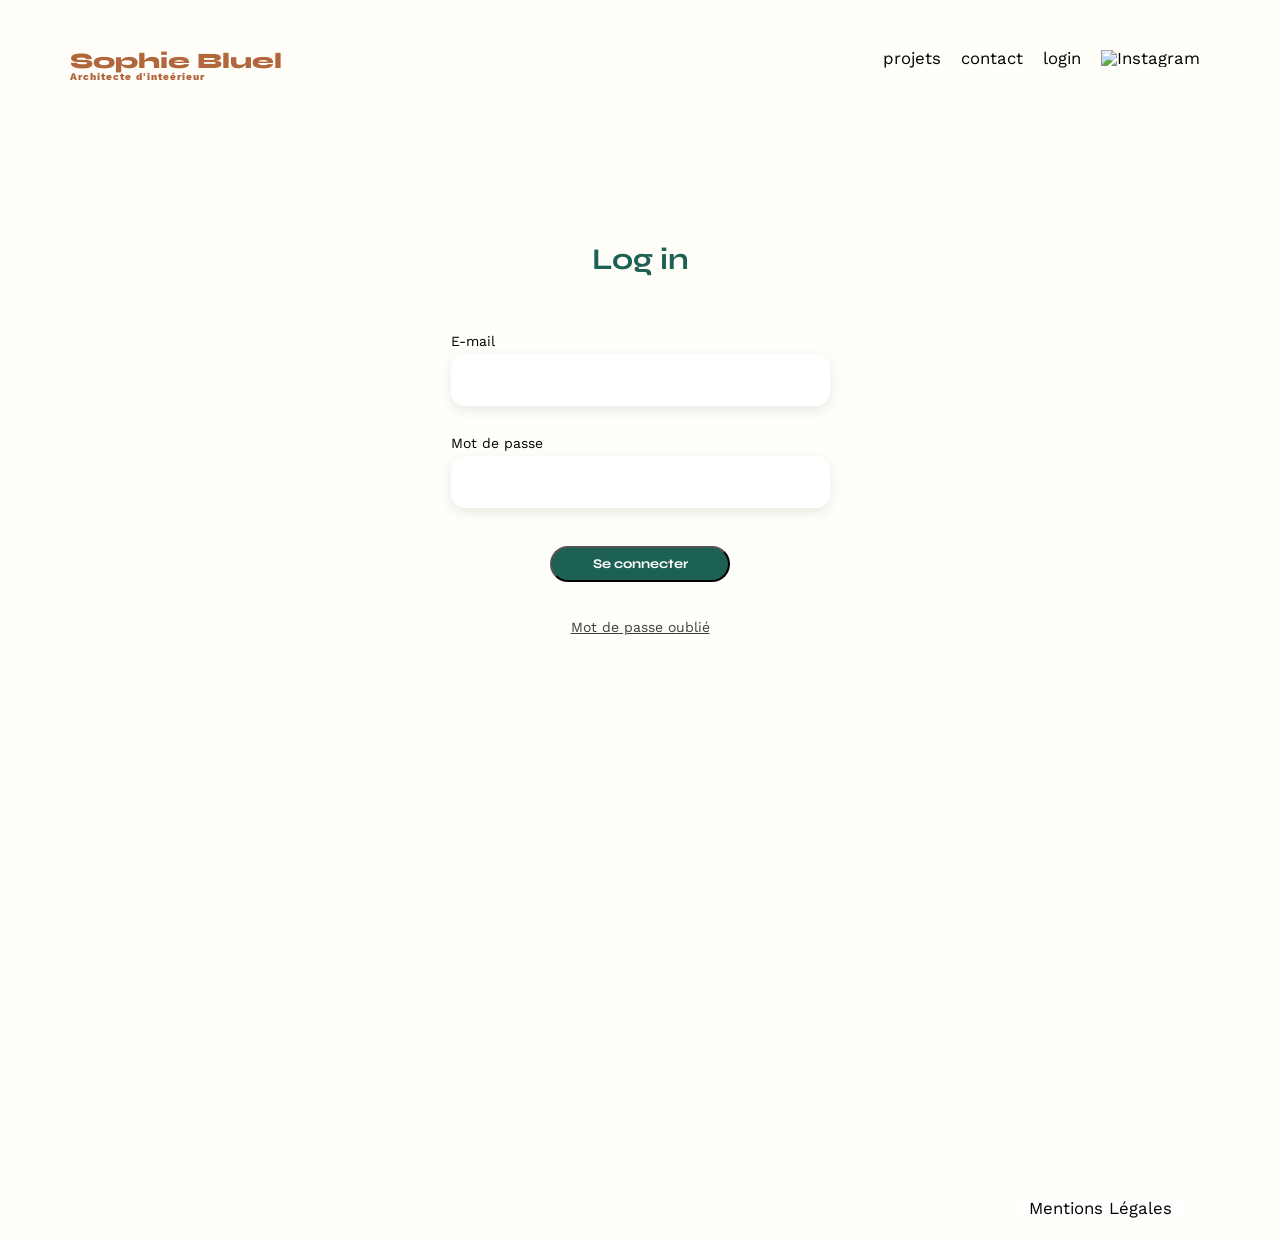
==== FrontEnd/login_page.html @ 175c9680 "Get categories and works. Add login page" ====
<!DOCTYPE html>
<html lang="fr">
<head>
	<meta charset="UTF-8">
	<title>Sophie Bluel - Architecte d'intérieur</title>
	<meta name="viewport" content="width=device-width, initial-scale=1.0">
	<link rel="preconnect" href="https://fonts.googleapis.com">
	<link rel="preconnect" href="https://fonts.gstatic.com" crossorigin>
	<link href="https://fonts.googleapis.com/css2?family=Syne:wght@700;800&family=Work+Sans&display=swap" rel="stylesheet">
	<meta name="description" content="">
	<link rel="stylesheet" href="./assets/style.css">
</head>
<body>
    <header>
        <h1>Sophie Bluel <span>Architecte d'inteérieur</span></h1>
        <nav>
            <ul>
                <li>projets</li>
                <li>contact</li>
                <li>login</li>
                <li><img src="./assets/icons/instagram.png" alt="Instagram"></li>
            </ul>
        </nav>
    </header>
<main>
<section class="loginSection">
    <div class="container">
    <h2 class="titleLogin">Log in</h2>
        <form class="displayLogin" action="#" method="post">
			<label class="labelLogin" for="email">E-mail</label>
			<input type="email" name="email" id="email">
            <label class="labelLogin" for="pass">Mot de passe</label>
			<input type="password" name="password" id="pass">
            <input type="submit" value="Se connecter" id="connect">
            <!--<button type="submit">Se connecter</button>-->
            <a class="forgotPassword" href="#">Mot de passe oublié</a>
        </form>
    </div>
</section>
</main>

<footer>
	<nav class="footerNav">
		<ul>
			<li>Mentions Légales</li>
		</ul>
	</nav>
</footer>

<script src="login.js"></script>
</body>
</html>
---- FrontEnd/assets/style.css ----
/* http://meyerweb.com/eric/tools/css/reset/
   v2.0 | 20110126
   License: none (public domain)
*/

html, body, div, span, applet, object, iframe,
h1, h2, h3, h4, h5, h6, p, blockquote, pre,
a, abbr, acronym, address, big, cite, code,
del, dfn, em, img, ins, kbd, q, s, samp,
small, strike, strong, sub, sup, tt, var,
b, u, i, center,
dl, dt, dd, ol, ul, li,
fieldset, form, label, legend,
table, caption, tbody, tfoot, thead, tr, th, td,
article, aside, canvas, details, embed,
figure, figcaption, footer, header, hgroup,
menu, nav, output, ruby, section, summary,
time, mark, audio, video {
	margin: 0;
	padding: 0;
	border: 0;
	font-size: 100%;
	font: inherit;
	vertical-align: baseline;
}
/* HTML5 display-role reset for older browsers */
article, aside, details, figcaption, figure,
footer, header, hgroup, menu, nav, section {
	display: block;
}
body {
	line-height: 1;
}
ol, ul {
	list-style: none;
}
blockquote, q {
	quotes: none;
}
blockquote:before, blockquote:after,
q:before, q:after {
	content: '';
	content: none;
}
table {
	border-collapse: collapse;
	border-spacing: 0;
}
/** end reset css**/
body {
	max-width: 1140px;
	margin:auto;
	font-family: 'Work Sans' ;
	font-size: 14px;
	background-color: #FFFEF8;
}
header {
	display: flex;
	justify-content: space-between;
	margin: 50px 0
}
section {
	margin: 50px 0
}

h1{
	display: flex;
	flex-direction: column;
	font-family: 'Syne';
	font-size: 22px;
	font-weight: 800;
	color: #B1663C
}

h1 > span {
	font-family: 'Work Sans';
	font-size:10px;
	letter-spacing: 0.1em;

}

h2{
	font-family: 'Syne';
	font-weight: 700;
	font-size: 30px;
	color: #1D6154;
}
nav ul {
	display: flex;
	align-items: center;
	list-style-type: none;
}

nav li {
	padding: 0 10px;
	font-size: 1.2em;
	cursor: pointer;/****/
}

li:hover {
	color: #000000;/**avant:color: #B1663C;**/
	font-weight: bold;
}
#introduction {
	display: flex;
	align-items: center;
}
#introduction figure {
	flex: 1
}
#introduction img {
	display: block;
	margin: auto;
	width: 80%;
}

#introduction article {
	flex: 1
}
#introduction h2 {
	margin-bottom: 1em;
}

#introduction p {
	margin-bottom: 0.5em;
}
#portfolio h2 {
	text-align: center;
	margin-bottom: 1em;
}
.gallery {
	width: 100%;
	display: grid;
	grid-template-columns: 1fr 1fr 1fr;
	grid-column-gap: 20px;
	grid-row-gap: 20px;
}

.gallery img {
	width: 100%;

}
#contact {
	width: 50%;
	margin: auto;
}
#contact > * {
	text-align: center;

}
#contact h2{
	margin-bottom: 20px;
}
#contact form {
	text-align: left;
	margin-top:30px;
	display: flex;
	flex-direction: column;
}

#contact input {
	height: 50px;
	font-size: 1.2em;
	border: none;
	box-shadow: 0px 4px 14px rgba(0, 0, 0, 0.09);
}
#contact label {
	margin: 2em 0 1em 0;
}
#contact textarea {
	border: none;
	box-shadow: 0px 4px 14px rgba(0, 0, 0, 0.09);
}

input[type="submit"]{
	font-family: 'Syne';
	font-weight: 700;
	color: white;
	background-color: #1D6154;
	margin : 2em auto ;
	width: 180px;
	text-align: center;
	border-radius: 60px;
}

footer nav ul {
	display: flex;
	justify-content: flex-end;
	margin: 2em;
	background-color: #FFFFFF;  /****/
}

/**login_page**/
.titleLogin{
  margin: auto; 
}

.container {
	width: 379px;
	height: 315px;
	display: flex;
	flex-direction: column;
	margin: auto;
	margin-top: 162px;
}

.displayLogin {
	margin-top:30px;
	display: flex;
	flex-direction: column;
}

.forgotPassword {
	display: flex;
	justify-content: center;
	color: #3D3D3D;
}

.loginSection {
	height: 884px;
}

.footerNav {
	height: 60px;
	align-items: center;
    display: flex;
    flex-direction: row-reverse;
}


#email, #pass {
	height: 50px;
	border-radius: 14px;
	border: none;
	box-shadow: 0px 4px 14px rgba(0, 0, 0, 0.09);
	gap: 7px;
}

.labelLogin { 
	margin: 30px 0 6px 0;
}

#connect {
	height: 36px;
	margin-top: 38px;
	margin-bottom: 38px;
	cursor: pointer;
}
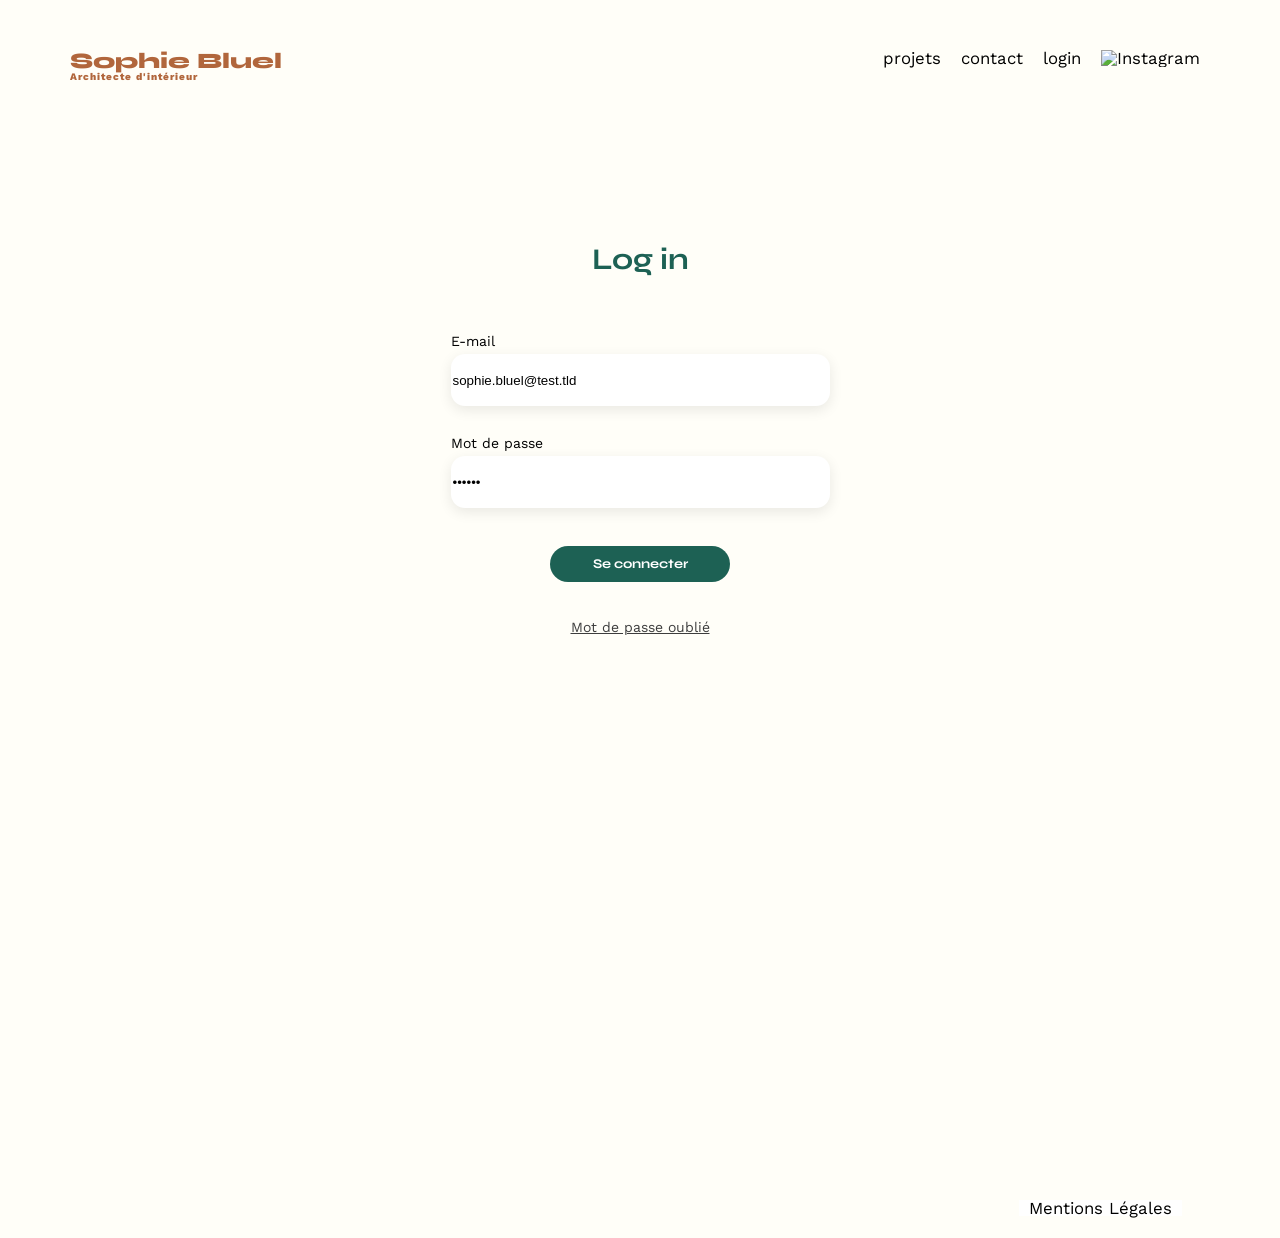
==== commit ea1121dc: "update login" ====
--- a/FrontEnd/login_page.html
+++ b/FrontEnd/login_page.html
@@ -9,10 +9,15 @@
 	<link href="https://fonts.googleapis.com/css2?family=Syne:wght@700;800&family=Work+Sans&display=swap" rel="stylesheet">
 	<meta name="description" content="">
 	<link rel="stylesheet" href="./assets/style.css">
+
+    <script defer src="login.js"></script>
 </head>
 <body>
     <header>
-        <h1>Sophie Bluel <span>Architecte d'inteérieur</span></h1>
+        <!--ajout d'un lien de retour à la page d'accueil-->
+        <a class="homeLink" href="index.html">
+            <h1>Sophie Bluel <span>Architecte d'intérieur</span></h1>
+        </a>
         <nav>
             <ul>
                 <li>projets</li>
@@ -28,12 +33,13 @@
     <h2 class="titleLogin">Log in</h2>
         <form class="displayLogin" action="#" method="post">
 			<label class="labelLogin" for="email">E-mail</label>
-			<input type="email" name="email" id="email">
+			<input type="email" name="email" id="email" required value="sophie.bluel@test.tld">
             <label class="labelLogin" for="pass">Mot de passe</label>
-			<input type="password" name="password" id="pass">
+			<input type="password" name="password" id="pass" required value="S0phie">
             <input type="submit" value="Se connecter" id="connect">
             <!--<button type="submit">Se connecter</button>-->
-            <a class="forgotPassword" href="#">Mot de passe oublié</a>
+            <a class="forgotPasswordLink" href="#">Mot de passe oublié</a>
+            <div class="errorMessage hidden"></div>
         </form>
     </div>
 </section>
@@ -47,6 +53,5 @@
 	</nav>
 </footer>
 
-<script src="login.js"></script>
 </body>
 </html>
--- a/FrontEnd/assets/style.css
+++ b/FrontEnd/assets/style.css
@@ -101,6 +101,17 @@
 	color: #000000;/**avant:color: #B1663C;**/
 	font-weight: bold;
 }
+
+/**class pour l'ajout du lien retour à la page d'accueil**/
+.homeLink {
+	text-decoration: none;
+}
+
+.loginConnect {
+	text-decoration: none;
+	color: #000000;
+}
+
 #introduction {
 	display: flex;
 	align-items: center;
@@ -128,6 +139,34 @@
 	text-align: center;
 	margin-bottom: 1em;
 }
+
+
+.categories {
+	display: flex;
+	justify-content: center;
+	margin: 50px 0 50px 0;
+	gap: 10px;
+}
+/** Design des boutons des catégories**/
+.buttonCategory {
+	font-family: 'Syne';
+	font-weight: 700;
+	font-size: 16px;
+	width: auto;
+	height: 37px;
+	color: #1D6154;
+	border-radius: 60px;
+	border: 1px solid #1D6154;
+	background-color: transparent;
+	padding: 0 10px 0 10px;
+}
+.buttonCategory:hover {
+	background-color: #1D6154;
+	color: #FFFFFF;
+	cursor: pointer;
+}
+
+
 .gallery {
 	width: 100%;
 	display: grid;
@@ -210,7 +249,7 @@
 	flex-direction: column;
 }
 
-.forgotPassword {
+.forgotPasswordLink {
 	display: flex;
 	justify-content: center;
 	color: #3D3D3D;
@@ -245,4 +284,24 @@
 	margin-top: 38px;
 	margin-bottom: 38px;
 	cursor: pointer;
-}
+	border: #1D6154;
+}
+
+
+/**ajout de .visible pour errorMessage**/
+.visible {
+	border: 2px solid red;
+	border-radius: 25px;
+	width: 170px;
+	height: 25px;
+	display: flex;
+	justify-content: center;
+	align-items: center;
+	position: absolute;
+	bottom:280px;
+	left: 632px;
+}
+
+.hidden {
+	display: none;
+}
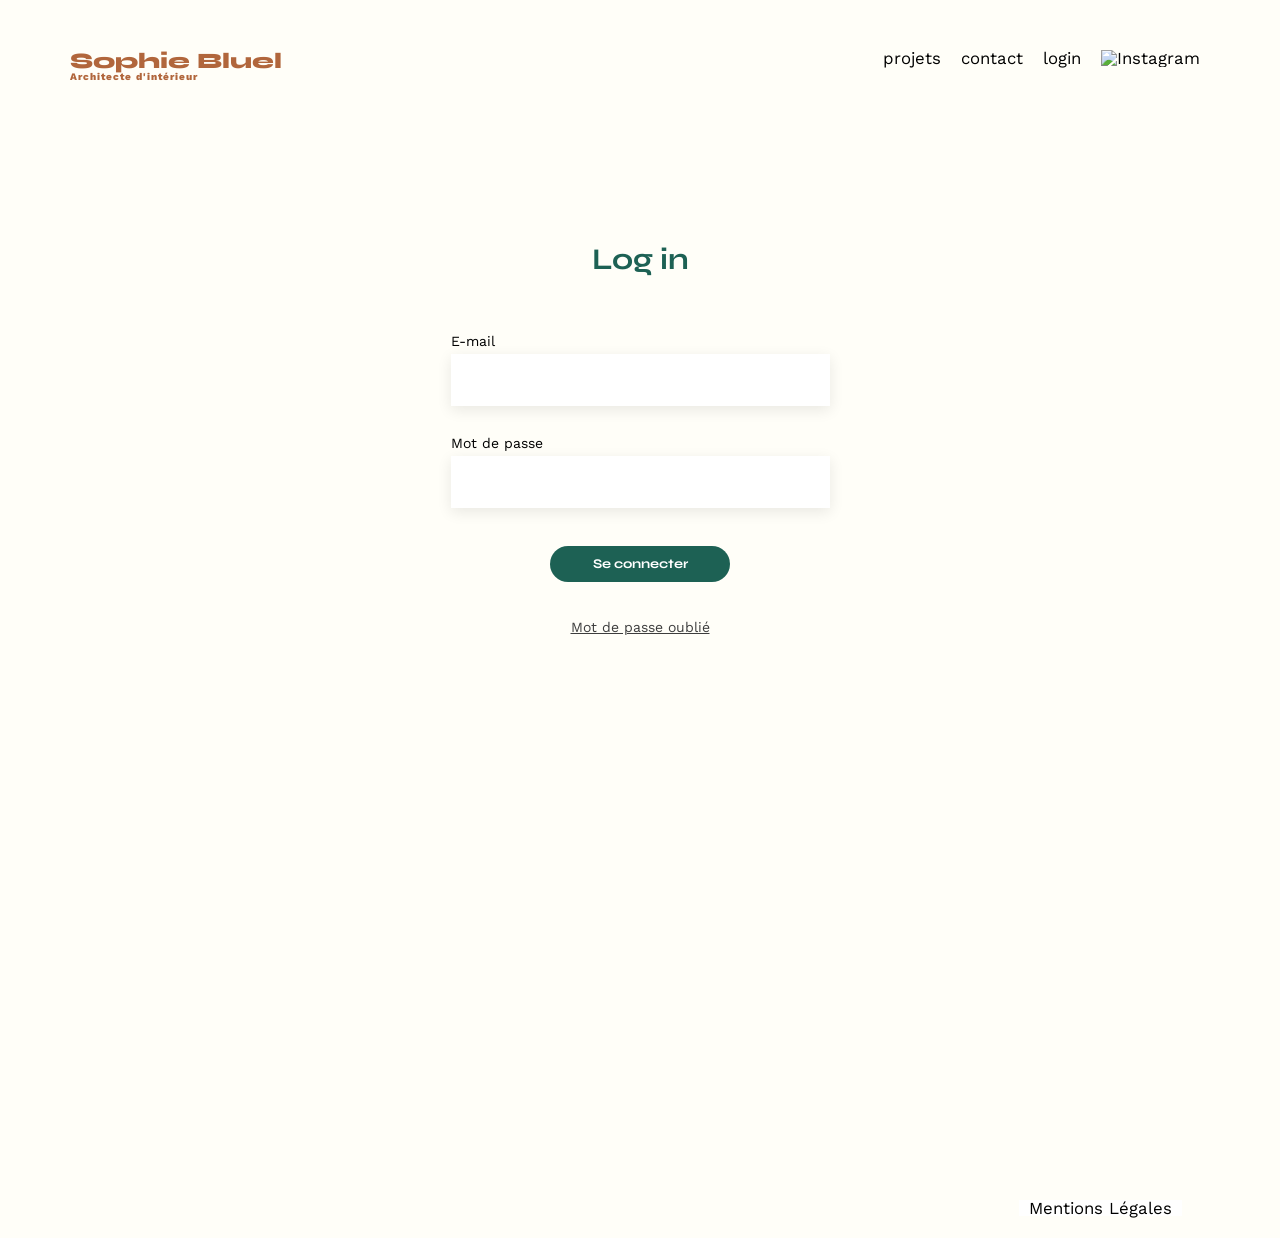
==== commit fc039eab: "refactor(js): refactor all javascript code" ====
--- a/FrontEnd/login_page.html
+++ b/FrontEnd/login_page.html
@@ -1,17 +1,20 @@
 <!DOCTYPE html>
 <html lang="fr">
+
 <head>
-	<meta charset="UTF-8">
-	<title>Sophie Bluel - Architecte d'intérieur</title>
-	<meta name="viewport" content="width=device-width, initial-scale=1.0">
-	<link rel="preconnect" href="https://fonts.googleapis.com">
-	<link rel="preconnect" href="https://fonts.gstatic.com" crossorigin>
-	<link href="https://fonts.googleapis.com/css2?family=Syne:wght@700;800&family=Work+Sans&display=swap" rel="stylesheet">
-	<meta name="description" content="">
-	<link rel="stylesheet" href="./assets/style.css">
+    <meta charset="UTF-8">
+    <title>Sophie Bluel - Architecte d'intérieur</title>
+    <meta name="viewport" content="width=device-width, initial-scale=1.0">
+    <link rel="preconnect" href="https://fonts.googleapis.com">
+    <link rel="preconnect" href="https://fonts.gstatic.com" crossorigin>
+    <link href="https://fonts.googleapis.com/css2?family=Syne:wght@700;800&family=Work+Sans&display=swap"
+        rel="stylesheet">
+    <meta name="description" content="">
+    <link rel="stylesheet" href="./assets/style.css">
 
     <script defer src="login.js"></script>
 </head>
+
 <body>
     <header>
         <!--ajout d'un lien de retour à la page d'accueil-->
@@ -27,31 +30,31 @@
             </ul>
         </nav>
     </header>
-<main>
-<section class="loginSection">
-    <div class="container">
-    <h2 class="titleLogin">Log in</h2>
-        <form class="displayLogin" action="#" method="post">
-			<label class="labelLogin" for="email">E-mail</label>
-			<input type="email" name="email" id="email" required value="sophie.bluel@test.tld">
-            <label class="labelLogin" for="pass">Mot de passe</label>
-			<input type="password" name="password" id="pass" required value="S0phie">
-            <input type="submit" value="Se connecter" id="connect">
-            <!--<button type="submit">Se connecter</button>-->
-            <a class="forgotPasswordLink" href="#">Mot de passe oublié</a>
-            <div class="errorMessage hidden"></div>
-        </form>
-    </div>
-</section>
-</main>
+    <main>
+        <section class="loginSection">
+            <div class="container">
+                <h2 class="titleLogin">Log in</h2>
+                <form class="displayLogin" action="#" method="post">
+                    <label class="labelLogin" for="email">E-mail</label>
+                    <input type="email" name="email" id="email" required>
+                    <label class="labelLogin" for="pass">Mot de passe</label>
+                    <input type="password" name="password" id="pass" required>
+                    <input type="submit" value="Se connecter" id="connect">
+                    <a class="forgotPasswordLink" href="#">Mot de passe oublié</a>
+                    <div class="errorMessage"></div>
+                </form>
+            </div>
+        </section>
+    </main>
 
-<footer>
-	<nav class="footerNav">
-		<ul>
-			<li>Mentions Légales</li>
-		</ul>
-	</nav>
-</footer>
+    <footer>
+        <nav class="footerNav">
+            <ul>
+                <li>Mentions Légales</li>
+            </ul>
+        </nav>
+    </footer>
 
 </body>
+
 </html>
--- a/FrontEnd/assets/style.css
+++ b/FrontEnd/assets/style.css
@@ -94,11 +94,11 @@
 nav li {
 	padding: 0 10px;
 	font-size: 1.2em;
-	cursor: pointer;/****/
+	cursor: pointer;
 }
 
 li:hover {
-	color: #000000;/**avant:color: #B1663C;**/
+	color: #000000;
 	font-weight: bold;
 }
 
@@ -144,7 +144,7 @@
 .categories {
 	display: flex;
 	justify-content: center;
-	margin: 50px 0 50px 0;
+	margin: 0 0 50px 0;
 	gap: 10px;
 }
 /** Design des boutons des catégories**/
@@ -160,12 +160,20 @@
 	background-color: transparent;
 	padding: 0 10px 0 10px;
 }
+
 .buttonCategory:hover {
 	background-color: #1D6154;
 	color: #FFFFFF;
 	cursor: pointer;
 }
 
+.selected {
+	background-color: #1D6154;
+}
+
+.text-white {
+	color: #FFFFFF;
+}
 
 .gallery {
 	width: 100%;
@@ -177,8 +185,9 @@
 
 .gallery img {
 	width: 100%;
-
-}
+	height: 490px;
+}
+
 #contact {
 	width: 50%;
 	margin: auto;
@@ -226,7 +235,7 @@
 	display: flex;
 	justify-content: flex-end;
 	margin: 2em;
-	background-color: #FFFFFF;  /****/
+	background-color: #FFFFFF;  
 }
 
 /**login_page**/
@@ -249,6 +258,11 @@
 	flex-direction: column;
 }
 
+.bold-black {
+	font-weight: bold;
+	color: #000000;
+}
+
 .forgotPasswordLink {
 	display: flex;
 	justify-content: center;
@@ -269,7 +283,6 @@
 
 #email, #pass {
 	height: 50px;
-	border-radius: 14px;
 	border: none;
 	box-shadow: 0px 4px 14px rgba(0, 0, 0, 0.09);
 	gap: 7px;
@@ -290,18 +303,481 @@
 
 /**ajout de .visible pour errorMessage**/
 .visible {
-	border: 2px solid red;
-	border-radius: 25px;
-	width: 170px;
-	height: 25px;
+	font-variant-caps: all-small-caps;
+    color: #FF0000;
+	width: 314px;
+	height: 26px;
 	display: flex;
 	justify-content: center;
 	align-items: center;
-	position: absolute;
-	bottom:280px;
-	left: 632px;
+	position: relative;
+    bottom: 121px;
+    left: 31px;
 }
 
 .hidden {
 	display: none;
+}
+
+/**Page connectée**/
+.adminBar {
+	width: 1440px;
+	height: 59px;
+	background-color: #000000;
+	position: relative;
+	left: -152px;
+	/** Pour que l'assombrissement ne s'applique pas **/
+	z-index: 9998;
+}
+
+.changes {
+	width: 216px;
+	height: 38px;
+	border-radius: 60px;
+	font-family: 'Work Sans';
+	font-size: 14px;
+	text-align: center;
+	background-color: #FFFFFF;
+	margin: 10px 536px 15px 688px;
+	border: none;
+	cursor: pointer;
+}
+
+.modeEdit svg{
+	width: 16px;
+	height: 16px;
+	fill: #FFFFFF;
+}
+
+.modeEdit {
+	position: relative;
+	top: -44px;
+	left: 560px;
+	fill: #FFFFFF;
+	color: #FFFFFF;
+	cursor: pointer;	
+}
+
+.modifyPhoto svg{
+	width: 14px;
+	height: 14px;
+}
+
+.modifyPhoto {
+	position: relative;
+    right: 1010px;
+    top: 167px;
+    margin-top: 15px;
+	cursor: pointer;
+}
+
+.modifyProjects svg {
+	width: 14px;
+	height: 14px;
+}
+
+.modifyProjects {
+	position: relative;
+	left: 666px;
+    top: -48px;
+    margin-left: 30px;
+	cursor: pointer;
+}
+
+/** Modal **/
+.modal-dialog {
+	position: fixed;
+	width: 630px;
+	height: 731px;
+	top: 50%;
+	left: 50%;
+	border-radius: 10px;
+	background-color: #FFFFFF;
+	transform: translate(-50%, -50%);
+	overflow: auto; /* Ajoute une barre de défilement si le contenu dépasse les dimensions de la fenêtre modale */
+	/** Pour que l'assombrissement ne s'applique pas **/
+	z-index: 9998; 
+}
+
+
+.modal-top {
+	display:flex;
+	flex-direction: column;
+	align-items: center;
+	justify-content: center;
+	text-align: center;
+	position: relative;
+	margin-top: 60px;
+}
+
+.icon-cross {
+	width: 18px;
+	position: absolute;
+	top: -46px;
+	right: 17px;
+	padding: 6px;
+	cursor: pointer;
+}
+ 
+#modal-title {
+	font-family: 'Work Sans';
+	font-size: 26px;
+	height: 30px; 
+	font-weight: 400;
+	color: #000000;
+}
+
+.line-modal2 {
+	width: 420px;
+	height: 1px;
+	background-color: #B3B3B3;
+	border: none;
+	margin-top: 47px;
+}
+
+#sendPhoto {
+	width: 237px;
+	height: 36px;
+	margin-bottom: 23px;
+	cursor: pointer;
+	border: #1D6154;
+	font-family: 'Syne';
+	font-weight: 700;
+	color: white;
+	background-color: #1D6154;
+	border-radius: 60px;
+}
+
+.delete-gallery {
+	font-family: 'Syne';
+	color: #D65353;
+	font-size: 14px;
+	cursor: pointer;
+	margin-bottom: 48px;
+}
+
+.modal-actions {
+	display:flex;
+	flex-direction: column;
+	align-items: center;
+	justify-content: flex-end;
+	margin-top: auto;
+}
+
+ .modal-gallery figcaption {
+	display: none;
+}
+
+.modal-gallery img{
+	width: 78px;
+	height: 104px;
+	display: grip;
+	gap: 8px;
+}
+
+.modal-gallery {
+	display: grid;
+	gap: 7px;
+	display: grid;
+	grid-template-columns: 1fr 1fr 1fr;
+	grid-row-gap: 14px;
+	display: flex;
+    flex-wrap: wrap;
+    /* margin: 46px 105px 47px 105px; */
+	margin: 45px 97px 47px 97px;
+}
+
+.line-modal1 {
+	width: 420px;
+	height: 1px;
+	background-color: #B3B3B3;
+	border: none;
+	margin: 0 105px 38px 105px;	
+}
+
+.edit-link a{
+	text-decoration: none;
+	color: #000000;
+	font-size: 12px;
+}
+
+.move-delete {
+	position: absolute;
+}
+
+.move {
+	position: relative;
+	width: 17px;
+    height: 17px;
+    top: -21px;
+    transition: opacity 0.3s ease;
+}
+
+.icon-move {
+	position: absolute;
+	width: 11px;
+	height: 11px;
+	fill: #FFFFFF;
+	top: 3px;
+	right: 3px;
+	cursor: pointer;
+} 
+
+.btn-move {
+	position: relative;
+	background-color: #000000;
+	width: 17px;
+	height: 17px;
+	border: none;
+	border-radius: 2px;
+	top: 24px;
+    left: 36px;
+	cursor: pointer; 
+} 
+
+.icon-trash {
+	position: absolute;
+  	top: -11px;
+  	left: 56px;
+  	fill: #FFFFFF;
+  	background-color: #000000;
+  	border-radius: 2px;
+  	border: 4px solid;
+  	width: 9px;
+  	height: 9px;
+  	cursor: pointer;
+}
+
+.btn-trash {
+	position: absolute;
+  	background-color: transparent;
+  	border: none;
+  	padding: 0;
+ 	cursor: pointer;
+}
+
+.icon-arrow {
+	fill: #000000;
+	width: 21px;
+	height: 14px;
+	position: absolute;
+    left: 30px;
+    top: -32px;
+	cursor: pointer;
+}
+
+.display {
+	display: none;
+}
+
+/** Applique un assombrissement de la page **/
+body.opacity::before {
+	content: ""; /**même vide pour que la pseudo-classe s'affiche correctement et occupe tout l'écran**/
+	position: fixed;
+	top: 0;
+	left: 0;
+	width: 100%;
+	height: 100%;
+	background-color: rgba(0, 0, 0, 0.3);
+}
+
+.container-photo {
+	width: 420px;
+	height: 169px;
+	display: flex;
+	flex-direction: column;
+	position: relative;
+	border: 100px;
+	background: #E8F1F7;
+	border-radius: 3px;
+	justify-content: space-evenly;
+	align-items: center;
+	margin-top: 36px;
+}
+
+#addPhoto {
+	width: 173px;
+	height: 36px;
+	background-color: #CBD6DC;
+	border-radius: 50px;
+	border: none;
+	color: #306685;
+	cursor: pointer;
+}
+
+.chooseFile {
+	position: absolute; 
+	width: 100%;
+	height: 100%;
+	opacity: 0;
+  	cursor: pointer;
+}
+
+#image {
+	position: absolute;
+	width: auto;
+    height: 100%;
+}
+
+.photoLabel {
+	z-index: -1;
+}
+
+.picture {
+	display: flex;
+	justify-content: center;
+}
+
+.titleCategoryPhoto {
+	display: flex;
+	flex-direction: column;
+	margin: 9px 105px 47px 105px;
+}
+
+.titlePhoto, .categoryphoto {
+	width: 32px;
+	height: 16px;
+	color: #3D3D3D;
+	font-size: 12px;
+	padding: 21px 0 10px 0;
+}
+
+#cat, #title {
+	width: 420px;
+	height: 51px;
+	box-shadow: 0px 4px 14px rgba(0, 0, 0, 0.09);
+	border: none;	
+}
+
+#imageOverSize {
+	font-variant-caps: all-small-caps;
+    color: #FF0000;
+	font-size: 14px;
+}
+
+#validPhoto {
+	width: 237px;
+	height: 36px;
+	cursor: pointer;
+	border: #AFAFAF;
+	background-color: #AFAFAF;
+	font-family: 'Syne';
+	font-weight: 700;
+	color: white;
+	border-radius: 60px;
+	margin-top: 32px;
+	align-self: center;
+}
+
+#validPhoto.valid-button-green {
+	width: 237px;
+	height: 36px;
+	cursor: pointer;
+	border: #1D6154;
+	background-color: #1D6154;
+}
+
+/** Loader **/
+.loader{
+    position: absolute;
+    top: 35%;
+	left: 45%;
+    width: 49px;
+    height: 49px;
+    border: 2px solid #B1663C;
+    border-radius: 50%;
+    border-top-color: #0001;
+    margin: 0 auto;
+    animation: loadingspinner 3s linear forwards;
+}
+  
+@keyframes loadingspinner{
+	0%{
+	  transform:rotate(0deg)
+	}
+	100%{
+	  transform:rotate(360deg)
+	}
+}
+
+.loader-container {
+	position: fixed;
+	top: 0;
+	left: 0;
+	width: 100%;
+	height: 100%;
+	background-color: #E5E5E5;
+	z-index: 9999;
+	pointer-events: none;
+	animation: containerLoader 3s 2s linear forwards;
+}
+
+@keyframes containerLoader {
+	0%{
+		opacity: 1;
+	}
+	100%{
+		opacity: 0;
+	}
+}
+
+.loading-text {
+	font-size: 15px;
+	text-align: center;
+	color: #B1663C;
+	margin-top: 50%;
+	
+}
+
+#loading-dots::after {
+	content: "";
+	color: #B1663C;
+	animation: dots 1s infinite;
+}
+
+@keyframes dots {
+	0% {
+	  	content: "";
+	}
+	25% {
+	  	content: ".";
+	}
+	50% {
+	  	content: "..";
+	}
+	75% {
+	  	content: "...";
+	}
+	100% {
+		content: "",
+	}
+}
+
+.error {
+	color: #FF0000;
+	font-variant-caps: all-small-caps;
+    font-size: 16px;
+	align-items: center;
+    display: flex;
+}
+
+#toaster {
+	z-index: 9999;
+	background-color: #1D6154;
+	position: fixed;
+	width: 300px;
+	height: 58px;
+	top: 8%;
+	left: 50%;
+	border-radius: 10px;
+	transform: translate(-50%, -50%);
+	overflow: auto;
+}
+
+#toasterMessage {
+	justify-content: center;
+	align-items: center;
+	display: flex;
+	margin-top: 7%;
+	color:#FFFFFF;
 }
